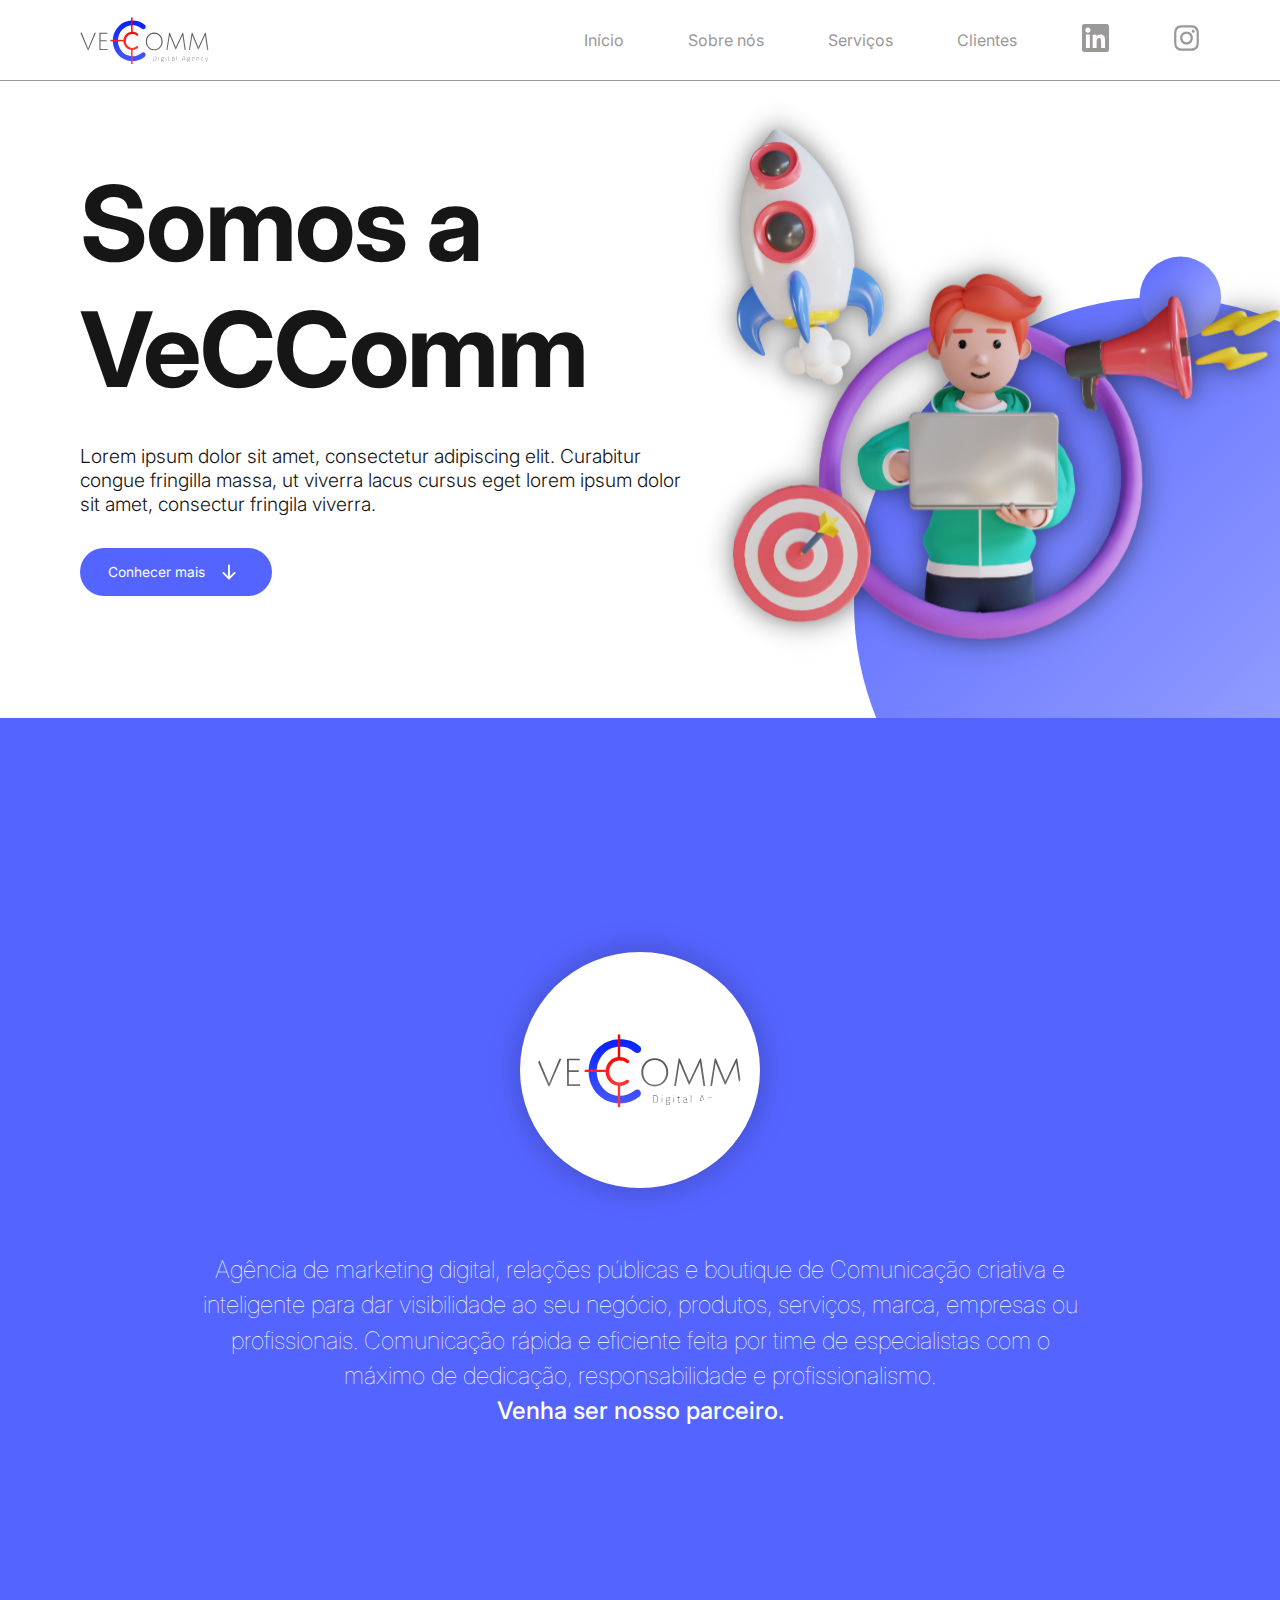
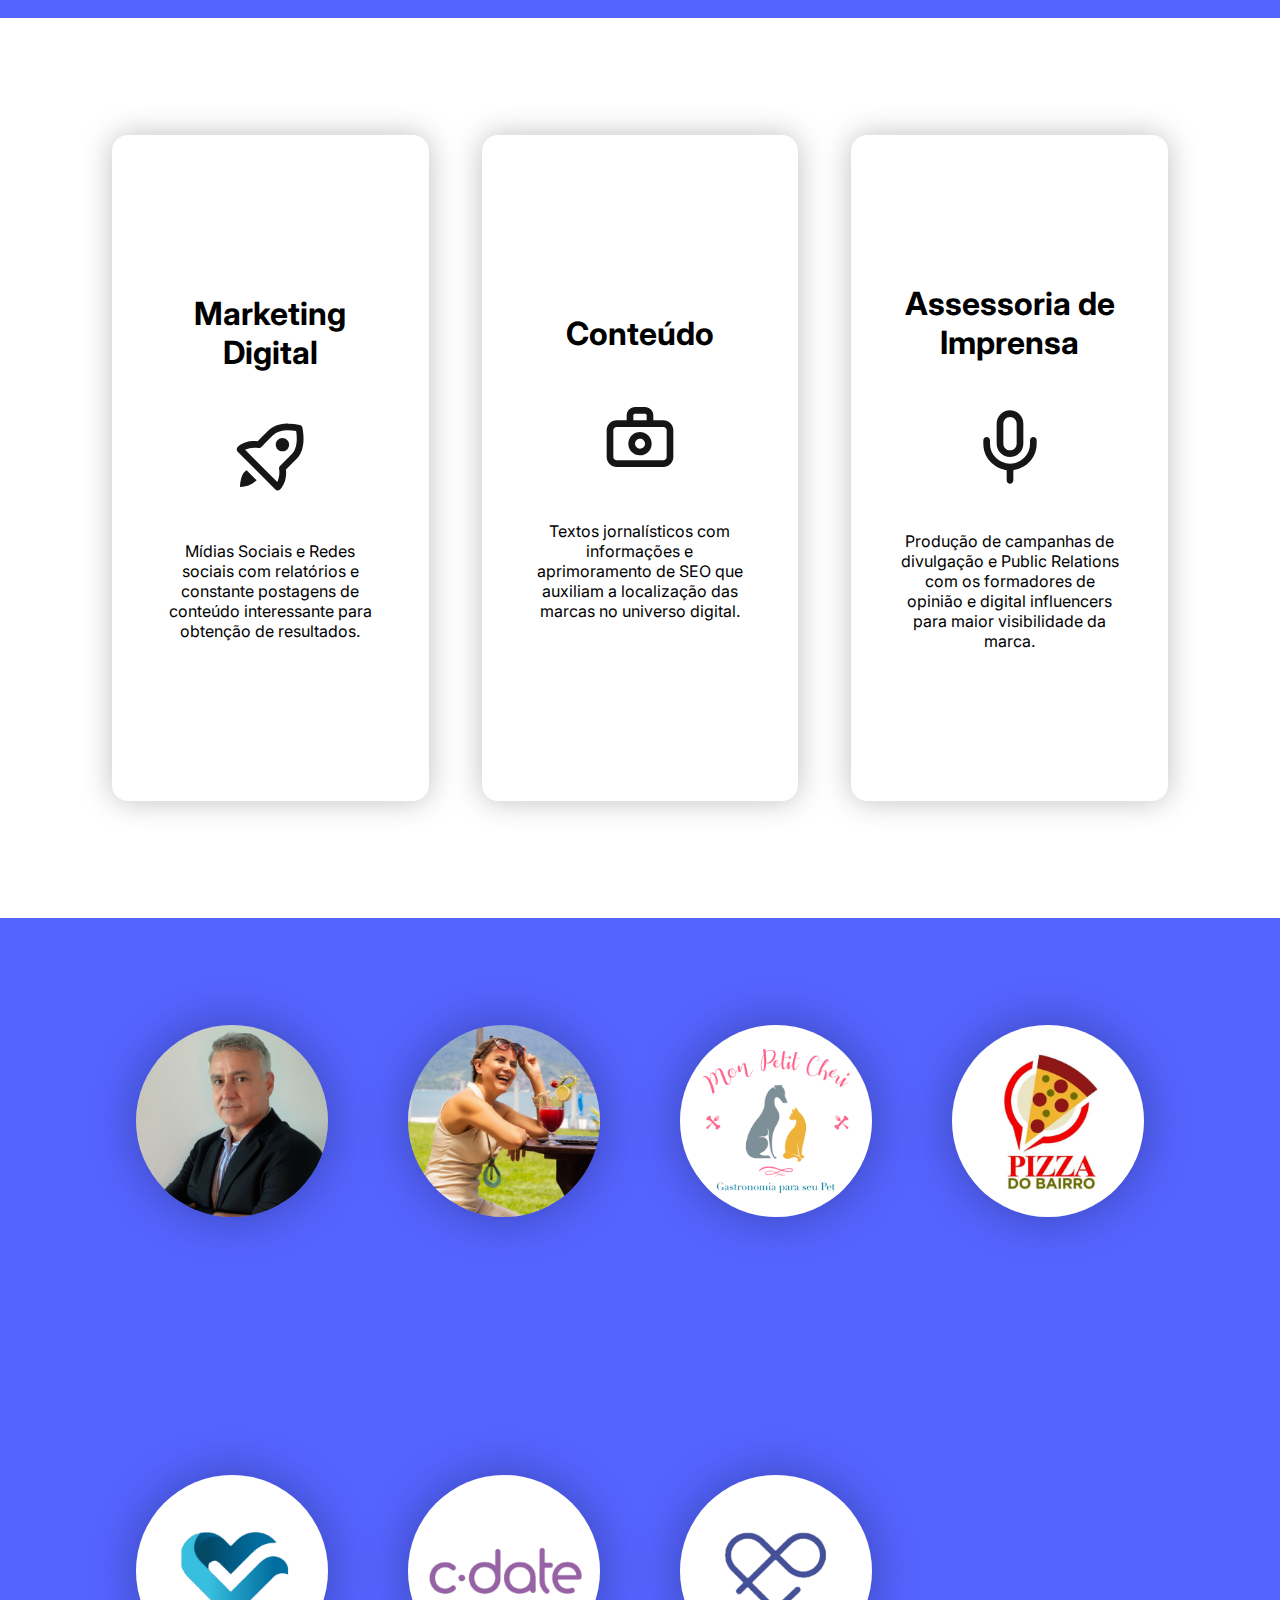
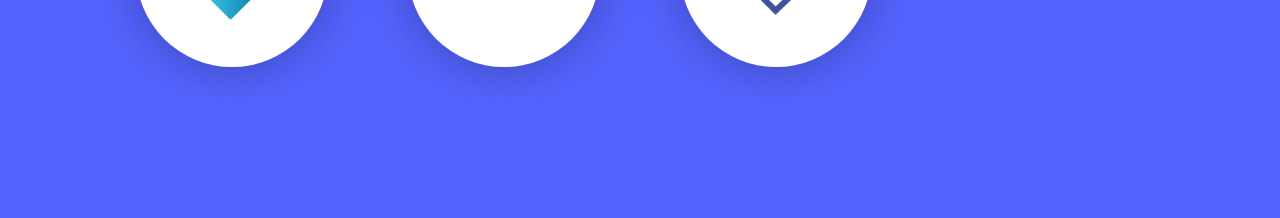
==== index.html @ c6759d67 "first commit" ====
<!DOCTYPE html>
<html lang="pt-BR">
<head>
    <meta charset="UTF-8">
    <meta http-equiv="X-UA-Compatible" content="IE=edge">
    <meta name="viewport" content="width=device-width, initial-scale=1.0">
    <title>VeCCom</title>

    <link rel="shortcut icon" href="./assets/veccomm-favicon.svg" type="image/x-icon">

    <link rel="stylesheet" href="./styles/header.css">
    <link rel="stylesheet" href="./styles/home.css">
    <link rel="stylesheet" href="./styles/about.css">
    <link rel="stylesheet" href="./styles/services.css">
    <link rel="stylesheet" href="./styles/clients.css">

    <script src="./scripts/aboutUsScroll.js"></script>
    <script src="./scripts/clientsScroll.js"></script>
    <script src="./scripts/servicesScroll.js"></script>

    <link href="https://fonts.googleapis.com/css2?family=Inter:wght@100;200;300;400;500;800&display=swap" rel="stylesheet" />
</head>
<body>
    <header>
        <div class="logo">
            <img src="./assets/veccomm-logo.svg" alt="VeCComm Logo">
        </div>

        <div class="headerSections">
            <p>Início</p>
            <p onclick="aboutUsScroll()">Sobre nós</p>
            <p onclick="servicesScroll()">Serviços</p>
            <p onclick="clientsScroll()">Clientes</p>
            <a href="https://www.instagram.com/veccomm/"><img src="./assets/linkedin-icon.svg" alt="Instagram"></a>
            <a href="https://br.linkedin.com/in/veccomm"><img src="./assets/instagram-icon.svg" alt="LinkedIn"></a>
        </div>
    </header>

    <main>
        <div class="home">
            <div class="homeTexts">
                <h1 class="primaryText">
                    Somos a VeCComm
                </h1>

                <h3 class="secondaryText">
                    Lorem ipsum dolor sit amet, consectetur adipiscing elit. Curabitur congue fringilla massa, ut viverra lacus cursus eget lorem ipsum dolor sit amet, consectur fringila viverra.
                </h3>

                <button onclick="aboutUsScroll()" class="principalButton">Conhecer mais <img src="./assets/arrow-down.svg" alt="Seta"></button>
            </div>

            <div class="homeBanner">
                <img src="./assets/home-banner.svg" alt="Banner">
            </div>
        </div>

        <div class="aboutUs" id="aboutUs">
            <img src="./assets/veccomm-logo.svg" alt="VeCComm" class="aboutUsLogo">

            <p class="aboutUsText">
                Agência de marketing digital, relações públicas e boutique de Comunicação criativa e inteligente para dar visibilidade ao seu negócio, produtos, serviços, marca, empresas ou profissionais.
                Comunicação rápida e eficiente feita por time de especialistas com o máximo de dedicação, responsabilidade e profissionalismo. <br>
                <span>Venha ser nosso parceiro.</span>
            </p>
        </div>

        <div class="services" id="services">
            <div class="cardGrid">
                <h1>Marketing Digital</h1>

                <img src="./assets/rocket.svg" alt="Foguete">

                <p>Mídias Sociais e Redes sociais com relatórios e constante postagens de conteúdo interessante para obtenção de resultados.</p>
            </div>
            <div class="cardGrid">
                <h1>Conteúdo</h1>

                <img src="./assets/camera.svg" alt="Camera">

                <p>Textos jornalísticos com informações e aprimoramento de SEO que auxiliam a localização das marcas no universo digital.</p>
            </div>
            <div class="cardGrid">
                <h1>Assessoria de Imprensa</h1>

                <img src="./assets/microphone.svg" alt="Microfone">

                <p>Produção de campanhas de divulgação e Public Relations com os formadores de opinião e digital influencers para maior visibilidade da marca.</p>
            </div>
        </div>

        <div class="clients" id="clients">
            <div class="clientsCards">
                <img src="./assets/edson-pavao.png" alt="" class="clientsPhotos">
                <p class="clientName">Edson Pavão</p>
            </div>
            <div class="clientsCards">
                <img src="./assets/renata-pavao.png" alt="" class="clientsPhotos">
                <p class="clientName">Renata Pavão</p>
            </div>
            <div class="clientsCards">
                <img src="./assets/mpc.png" alt="" class="clientsPhotos">
                <p class="clientName">Mon Petit Chéri</p>
            </div>
            <div class="clientsCards">
                <img src="./assets/pizzadobairro.png" alt="" class="clientsPhotos">
                <p class="clientName">Pizza do Bairro</p>
            </div>
            <div class="clientsCards">
                <img src="./assets/aec.png" alt="" class="clientsPhotos">
                <p class="clientName">Amor & Classe</p>
            </div>
            <div class="clientsCards">
                <img src="./assets/cdate.png" alt="" class="clientsPhotos">
                <p class="clientName">C-Date</p>
            </div>
            <div class="clientsCards">
                <img src="./assets/s50.png" alt="" class="clientsPhotos">
                <p class="clientName">Solteiros50</p>
            </div>
            <div class="clientsCards">
                <img src="" alt="" class="clientsPhotos">
            </div>    
        </div>
    </main>

    <footer>

    </footer>
</body>
</html>
---- styles/header.css ----
:root {
    --blue: #5464ff;
    --black: #161616;
    --grey: #9b9898;
    --white: #ffffff;
}

* {
    margin: 0;
    padding: 0;
    box-sizing: border-box;
    font-family: 'Inter', sans-serif;
    /* overflow-x: hidden; */
}

header {
    display: flex;
    justify-content: space-between;

    box-shadow: 0 1px 0 var(--grey);

    padding: 1rem 5rem;
}

.logo {
    height: 3rem;
}

.logo img {
    height: 100%;
}

.headerSections {
    display: flex;
    align-items: center;
    justify-content: space-between;

    width: 55%;
}

.headerSections p {
    color: var(--grey);

    cursor: pointer;
    transition: all .4s;
}

.headerSections p:hover {
    background: var(--blue);
    color: var(--white);

    padding: .4rem .8rem;

    border-radius: 4rem;
}

.headerSections img {
    height: 1.7rem;
}

@media (max-width: 850px) {
    .headerSections p {
        opacity: 0;
    }
}

@media (max-width: 750px) {
    .headerSections {
        width: 30%;
    }

    .headerSections p {
        width: 0;
    }
}

@media (max-width: 400px) {
    header {
        justify-content: center;
    }

    .logo {
        position: absolute;
        align-items: center;
        justify-content: center;
    }

    .headerSections {
        opacity: 0;
    }
}
---- styles/home.css ----
:root {
    --blue: #5464ff;
    --black: #161616;
    --grey: #9b9898;
    --white: #ffffff;
}

.home {
    display: flex;
}

.homeTexts {
    display: flex;
    flex-direction: column;

    padding-left: 5rem;
    padding-top: 5rem;
}

.primaryText {
    color: var(--black);
    font-size: 6.5rem;

    letter-spacing: -.1rem;
}

.secondaryText {
    color: var(--black);
    font-weight: 300;
    font-size: 1.2rem;

    padding: 2rem 0;
}

.principalButton {
    width: 12rem;
    height: 3rem;

    background: var(--blue);
    color: var(--white);

    border-radius: 5rem;
    border: none;

    display: flex;
    align-items: center;
    justify-content: space-between;

    padding: 0 1.75rem;

    font-size: .86rem;

    cursor: pointer;
}

.principalButton img {
    animation: arrowMovement linear 2.5s infinite;
}

.homeBanner {
    width: 55%;

    z-index: -5;
}

.homeBanner img {
    height: 40rem;
}

@media (max-width: 1065px) {
    .home {
        height: 100vh;
    }

    .homeBanner {
        opacity: 0;
        position: absolute;

        margin-left: -10rem;
    }

    .secondaryText {
        width: 75%;

        padding: 3rem 0;
    }
}

@media (max-width: 700px) {
    .home {
        height: 75vh
    }

    .primaryText {
        font-size: 5rem;
    }

    .secondaryText {
        font-size: 1rem;
    }
}

@media (max-width: 500px) {
    .primaryText {
        font-size: 4rem
    }

    .homeBanner img {
        width: 10%;
    }
}

@media (max-width: 420px) {
    .primaryText {
        font-size: 3rem;
    }

    .home {
        height: 80vh
    }

    .principalButton {
        margin-bottom: 5rem;
    }
}

@media (max-width: 400px) {
    .home {
        height: 80vh
    }
}

@media (max-width: 350px) {
    .homeTexts {
        padding-left: 3rem;
    }
}

@media (max-width: 320px) {
    .home {
        height: 100vh
    }
}

@keyframes arrowMovement {
      0%, 100% {
          -webkit-transform: translateY(-4px);
      }

      50% {
          -webkit-transform: translateY(4px);
      }
}
---- styles/about.css ----
:root {
    --blue: #5464ff;
    --black: #161616;
    --grey: #9b9898;
    --white: #ffffff;
}

.aboutUs {
    display: flex;
    flex-direction: column;
    align-items: center;
    justify-content: center;

    background-color: var(--blue);

    margin-top: -.4rem;

    height: 100vh;
}

.aboutUsLogo {
    padding: 5rem 1rem;
    background: var(--white);
    border-radius: 50%;

    margin-top: 2.8rem;

    width: 15rem;

    box-shadow: 0 0 30px rgba(0, 0, 0, 0.25);
}

.aboutUsText {
    color: var(--white);
    font-size: 1.5rem;
    font-weight: 100;

    margin-top: 4rem;

    width: 70%;

    text-align: center;

    line-height: 2.2rem;
}

.aboutUsText span {
    font-weight: 500;
}

@media (max-width: 700px) {
    .aboutUsText {
        font-size: 1.2rem;
        line-height: 1.8rem;

        margin-top: -.8rem;
    }

    .aboutUsLogo {
        opacity: 0;
        position: absolute;
        height: 0px;
    }

    .aboutUs {
        height: 60vh;
    }
}

@media (max-width: 400px) {
    .aboutUsText {
        font-size: 1rem
    }
}

@media (max-width: 325px) {
    .aboutUsText {
        font-size: .6rem
    }

    .aboutUs {
        height: 80vh;
    }

}

@media (max-width: 350px) {
    .aboutUsText {
        font-size: 1rem;
    }
}
---- styles/services.css ----
:root {
    --blue: #5464ff;
    --black: #161616;
    --grey: #9b9898;
    --white: #ffffff;
}

.services {
    display: flex;
    align-items: center;
    justify-content: space-between;

    padding: 5rem 7rem;

    height: 100vh;
}

.cardGrid {
    display: flex;
    flex-direction: column;
    column-gap: 20rem;
    justify-content: center;
    align-items: center;
    text-align: center;

    padding: 1rem 3rem;

    box-shadow: 0 0 30px rgba(0, 0, 0, 0.25);

    width: 30%;
    height: 90%;

    border-radius: 1rem;
}

.cardGrid h1 {
    margin-bottom: 20%;
}

.cardGrid img {
    height: 5rem;
    
    margin-bottom: 20%;
}

@media (max-width: 900px) {
    .services {
        display: flex;
        flex-direction: column;
    }

    .cardGrid {
        height: 30%;
        width: 100%;
    }

    .cardGrid img {
        opacity: 0;
        position: absolute;
        height: 1px;
        margin-bottom: 0;
    }

    .cardGrid h1 {
        margin-bottom: 5%;
    }
}

@media (max-width: 700px) {
    .cardGrid h1 {
        font-size: 1.5rem;
    }
}

@media (max-width: 600px) {
    .cardGrid h1 {
        font-size: 1.3rem;
    }

    .cardGrid p {
        font-size: .9rem;
    }
}

@media (max-width: 500px) {
    .services {
        padding: 3rem 5rem;
    }
}

@media (max-width: 500px) {
    .services {
        padding: 3rem 3rem;
    }
}

@media (max-width: 350px) {
    .cardGrid {
        padding: 1rem 1.5rem;
    }

    .cardGrid h1 {
        font-size: 1.1rem
    }

    .cardGrid p {
        font-size: .8rem
    }
}

@media (max-width: 320px) {
    .cardGrid {
        padding: 1rem 1rem;
    }

    .cardGrid h1 {
        font-size: .9rem
    }

    .cardGrid p {
        font-size: .7rem
    }
}
---- styles/clients.css ----
:root {
    --blue: #5464ff;
    --black: #161616;
    --grey: #9b9898;
    --white: #ffffff;
}

.clients {
    height: 100vh;
    background-color: var(--blue);
    padding: 0 7rem;

    display: grid;
    grid-template-columns: repeat(4, 2fr);
    grid-column-gap: 2rem;
    align-items: center;
    justify-content: center;
}

.clients img {
    height: 12rem;

    border-radius: 50%;

    align-self: center;

    box-shadow: 0 0 50px rgba(0, 0, 0, 0.3);
}

.clientsCards {
    display: flex;
    flex-direction: column;
    justify-content: center;
    align-items: center;
    
    transition: all .4s;
}

.clientsCards:hover {
    background-color: var(--white);
    padding: 3rem 1rem;
    border-radius: 2rem;

    color: var(--blue);

    box-shadow: 0 0 50px rgba(0, 0, 0, 0.25);
}

.clientName {
    color: var(--blue);
    font-weight: 500;

    margin-top: 10%;
}

@media (max-width: 1000px) {
    .clients img {
        height: 10rem;
    }
    .clients {
        height: 80vh;
    }
}

@media (max-width: 800px) {
    .clients img {
        height: 8.5rem;
    }

    .clients {
        height: 75vh;
    }
}

@media (max-width: 800px) {
    .clients img {
        height: 8.5rem;
    }

    .clients {
        height: 70vh;
    }
}

@media (max-width: 700px) {
    .clients {
        grid-template-columns: repeat(2, 4fr);
        grid-column-gap: 1rem;
        grid-row-gap: 1.5rem;

        height: 125vh;

        padding: 3rem 7rem;
    }
}

@media (max-width: 500px) {
    .clients {
        padding: 3rem 3rem
    }
}

@media (max-width: 350px) {
    .clients img {
        height: 7rem
    }
}

@media (max-width: 350px) {
    .clients {
        height: 150vh;
    }
}
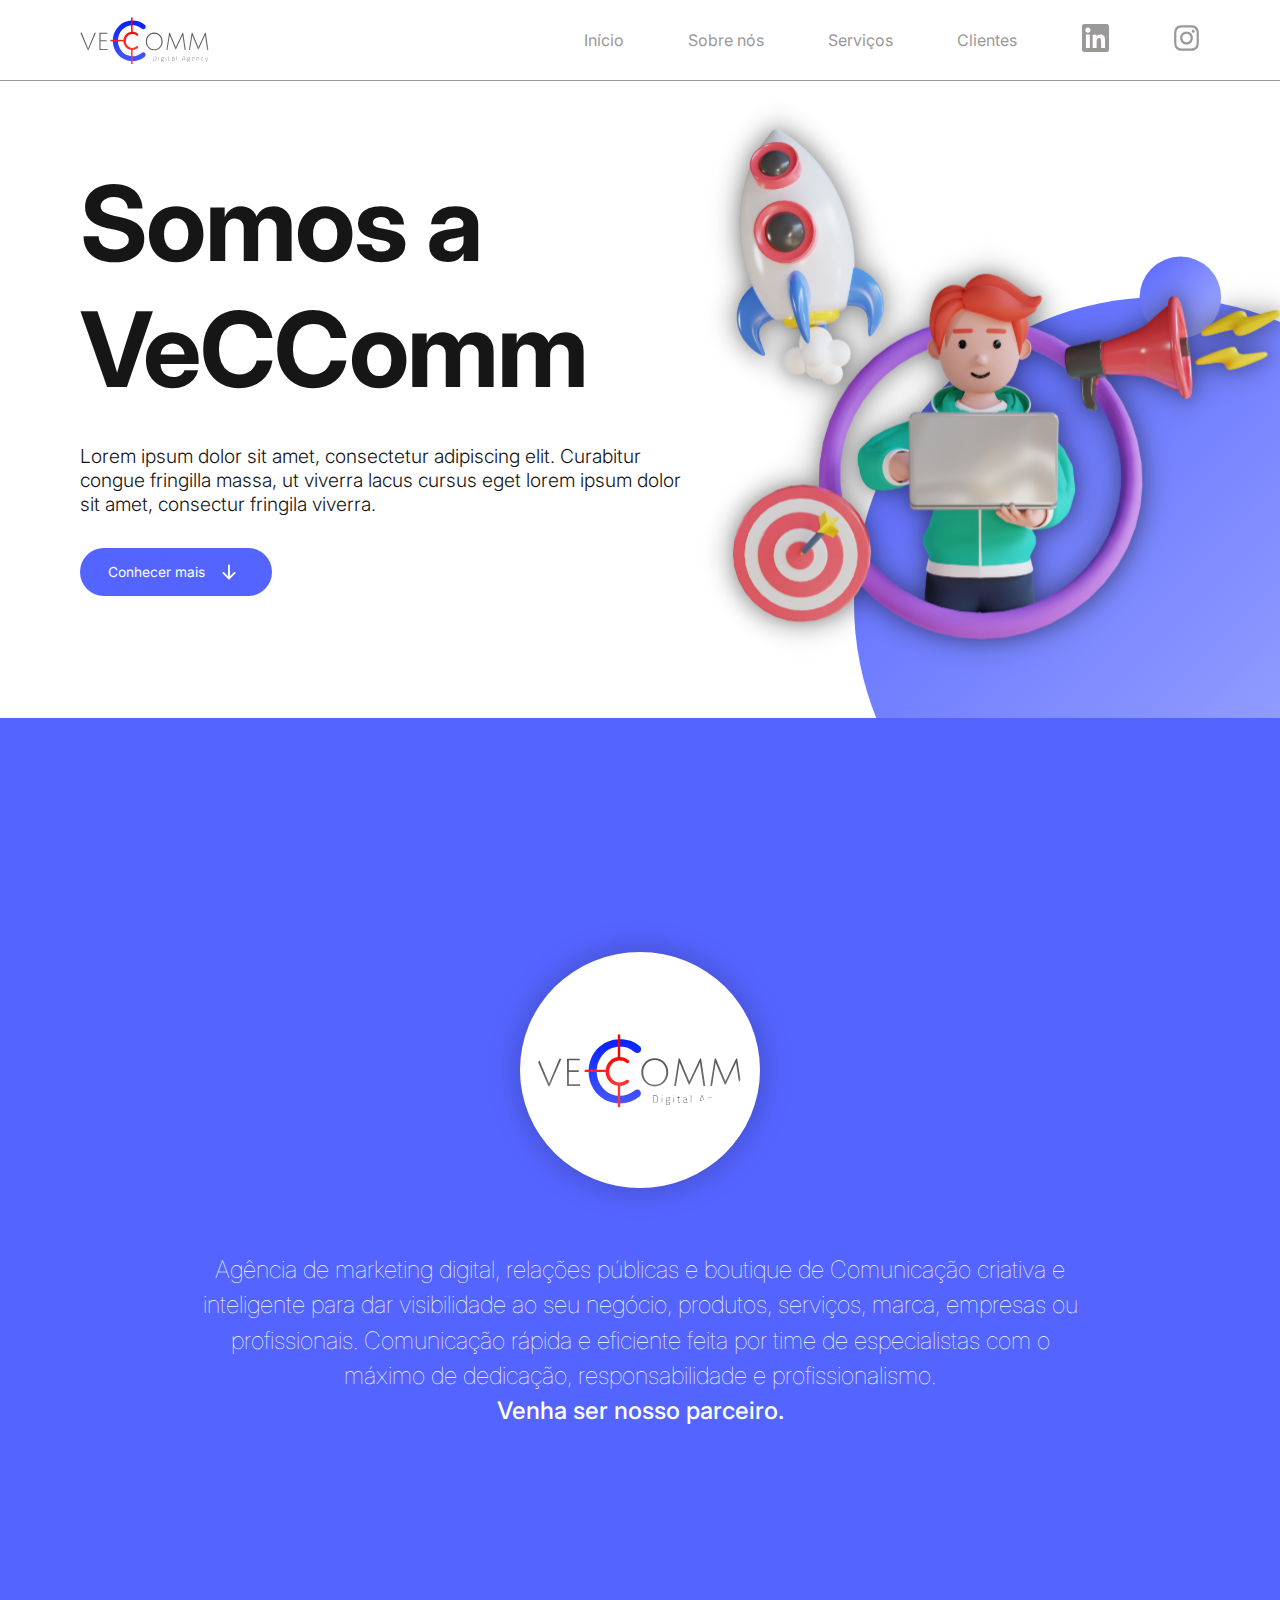
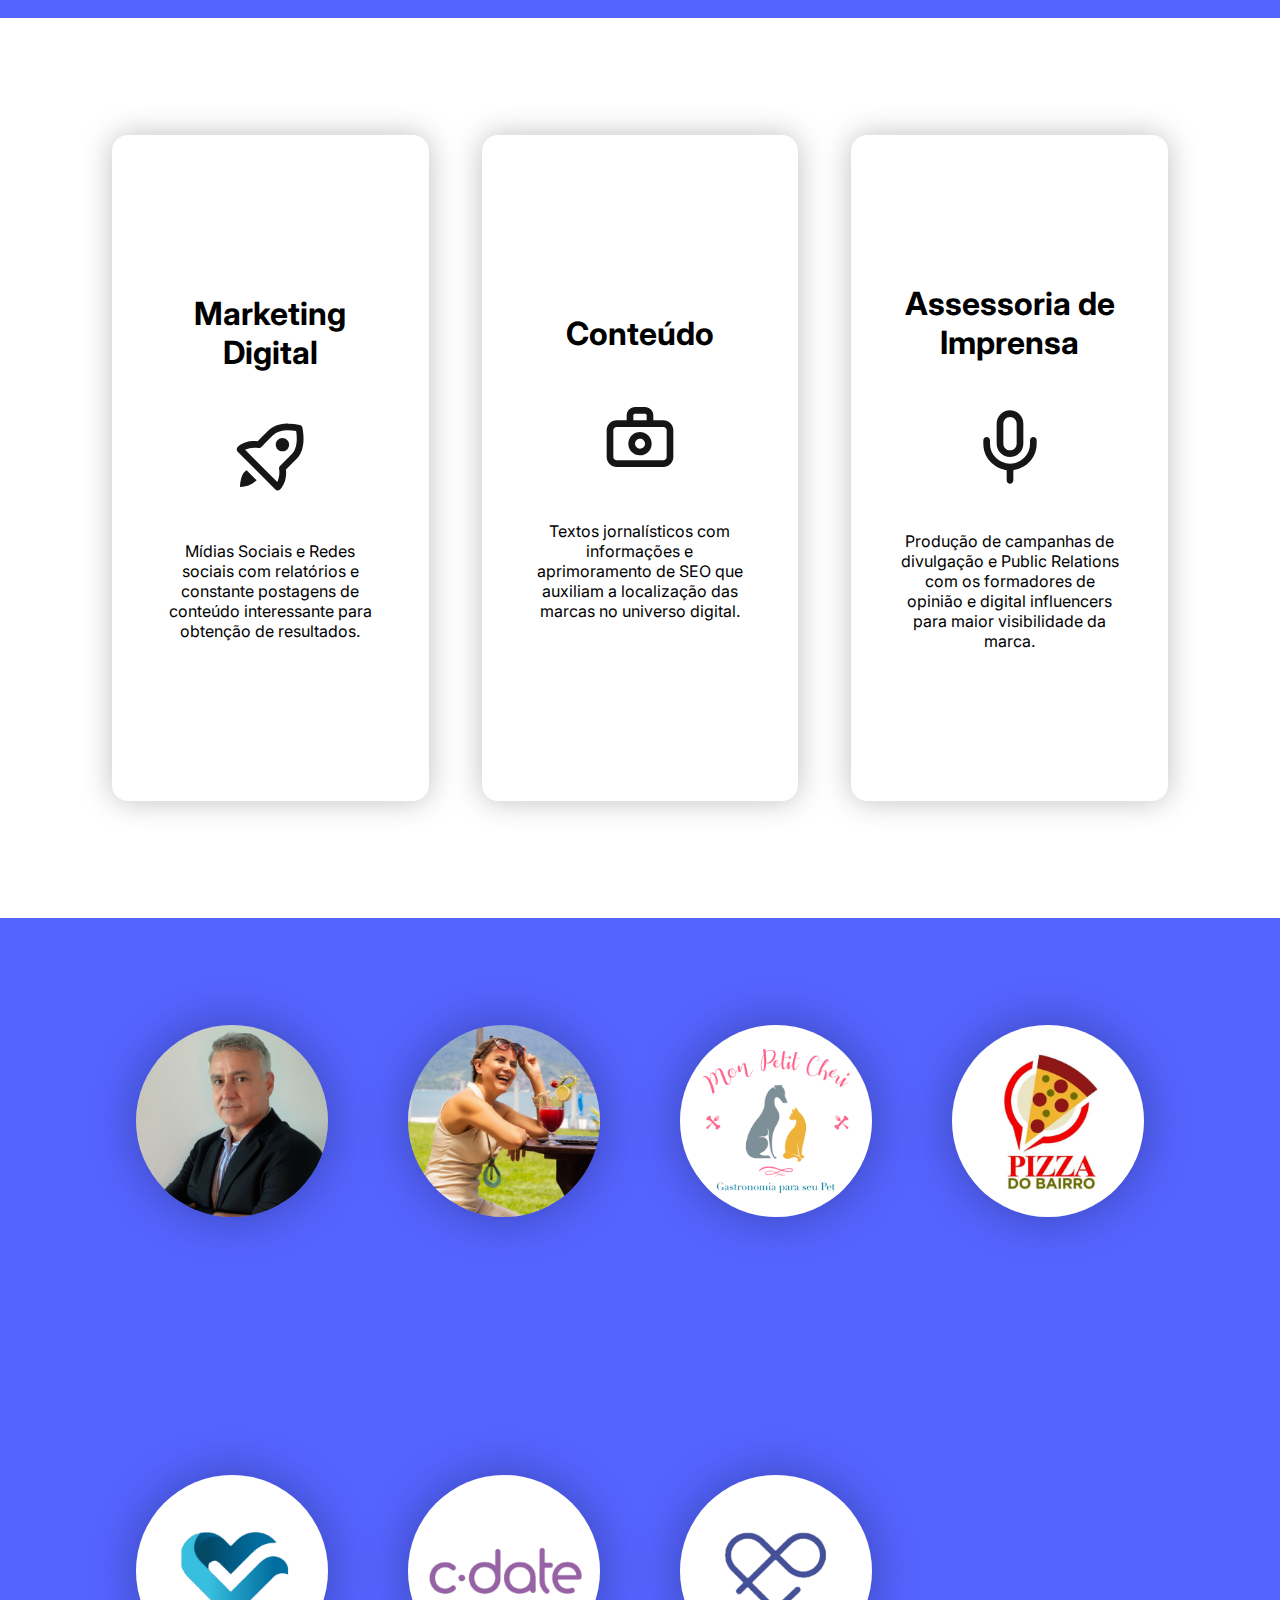
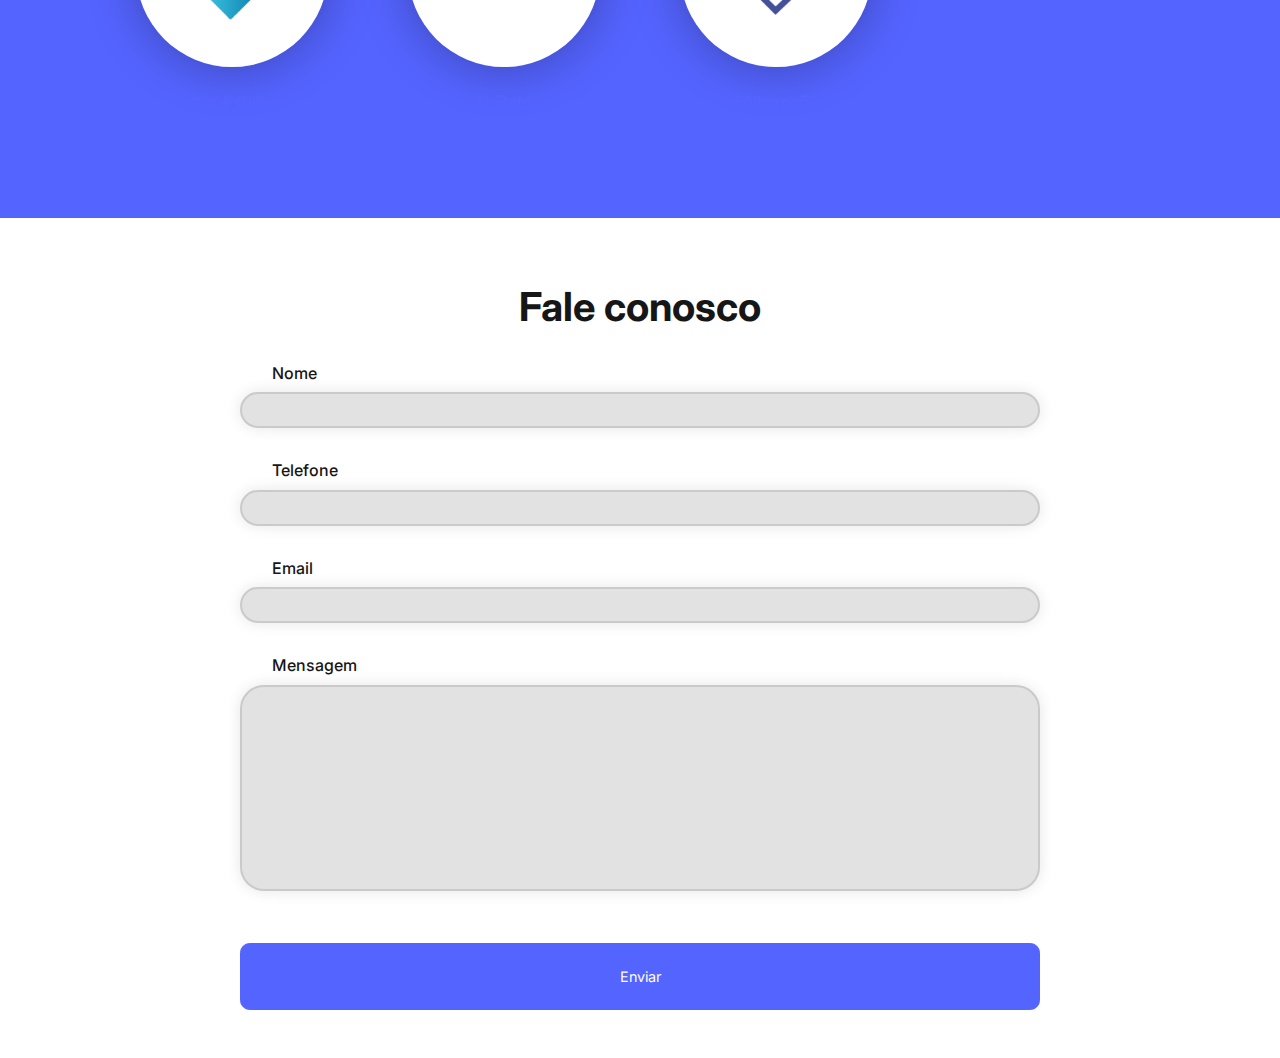
==== commit d303f164: "add contact form" ====
--- a/index.html
+++ b/index.html
@@ -13,6 +13,7 @@
     <link rel="stylesheet" href="./styles/about.css">
     <link rel="stylesheet" href="./styles/services.css">
     <link rel="stylesheet" href="./styles/clients.css">
+    <link rel="stylesheet" href="./styles/contact.css">
 
     <script src="./scripts/aboutUsScroll.js"></script>
     <script src="./scripts/clientsScroll.js"></script>
@@ -122,6 +123,28 @@
                 <img src="" alt="" class="clientsPhotos">
             </div>    
         </div>
+
+        <div class="formContact">
+            <h1>Fale conosco</h1>
+
+            <form action="https://formsubmit.co/veccomm@gmail.com" method="POST" id="contactForm">
+                <p class="p-style">Nome</p>
+                <input type="text" name="name" id="name" class="form-style" required>
+
+                <p class="p-style">Telefone</p>
+                <input type="tel" name="number" id="number" class="form-style" required>
+
+                <p class="p-style">Email</p>
+                <input type="email" name="email" id="email" class="form-style" required>
+
+                <p class="p-style">Mensagem</p>
+                <textarea name="message" id="message" cols="30" rows="10" required></textarea>
+
+                <input type="hidden" name="_next" value="https://veccomm.netlify.app/thankYou">
+
+                <button class="submit-form" type="submit">Enviar</button>
+            </form>
+        </div>
     </main>
 
     <footer>
--- a/styles/home.css
+++ b/styles/home.css
@@ -69,7 +69,7 @@
 
 @media (max-width: 1065px) {
     .home {
-        height: 100vh;
+        height: 70vh;
     }
 
     .homeBanner {
@@ -79,10 +79,43 @@
         margin-left: -10rem;
     }
 
+    .primaryText {
+        font-size: 8rem
+    }
+
     .secondaryText {
         width: 75%;
 
         padding: 3rem 0;
+
+        font-size: 1.8rem;
+    }
+
+    .principalButton {
+        width: 20rem;
+        height: 5rem;
+
+        font-size: 1.4rem;
+
+        padding: 1rem 3.2rem;
+    }
+}
+
+@media (max-width: 770px) {
+    .primaryText {
+        font-size: 5rem;
+    }
+
+    .secondaryText {
+        font-size: 1rem;
+    }
+
+    .principalButton {
+        width: 12rem;
+        height: 3rem;
+
+        padding: 0 1.75rem;
+        font-size: .86rem;
     }
 }
 
--- a/styles/services.css
+++ b/styles/services.css
@@ -43,7 +43,7 @@
     margin-bottom: 20%;
 }
 
-@media (max-width: 900px) {
+@media (max-width: 1050px) {
     .services {
         display: flex;
         flex-direction: column;
@@ -63,6 +63,22 @@
 
     .cardGrid h1 {
         margin-bottom: 5%;
+
+        font-size: 3rem;
+    }
+
+    .cardGrid p {
+        font-size: 1.7rem
+    }
+}
+
+@media (max-width: 1000px) {
+    .cardGrid h1 {
+        font-size: 1.8rem;
+    }
+
+    .cardGrid p {
+        font-size: 1.3rem;
     }
 }
 
@@ -84,14 +100,22 @@
 
 @media (max-width: 500px) {
     .services {
-        padding: 3rem 5rem;
+        padding: 3rem 3rem;
     }
 }
 
-@media (max-width: 500px) {
+@media (max-width: 400px) {
     .services {
-        padding: 3rem 3rem;
+        padding: 3rem 2rem;
     }
+
+        .cardGrid h1 {
+            font-size: 1.2rem
+        }
+
+        .cardGrid p {
+            font-size: .7rem
+        }
 }
 
 @media (max-width: 350px) {
--- a/styles/clients.css
+++ b/styles/clients.css
@@ -53,6 +53,16 @@
     margin-top: 10%;
 }
 
+@media (max-width: 1025px) {
+    .clients img {
+        height: 10rem;
+    }
+
+    .clients {
+        height: 60vh;
+    }
+}
+
 @media (max-width: 1000px) {
     .clients img {
         height: 10rem;
@@ -100,6 +110,12 @@
     }
 }
 
+@media (max-width: 400px) {
+    .clients {
+        height: 150vh;
+    }
+}
+
 @media (max-width: 350px) {
     .clients img {
         height: 7rem
--- a/styles/contact.css
+++ b/styles/contact.css
@@ -0,0 +1,125 @@
+:root {
+    --blue: #5464ff;
+    --black: #161616;
+    --grey: #9b9898;
+    --white: #ffffff;
+}
+
+.formContact {
+    align-items: center;
+    justify-content: center;
+    display: flex;
+    flex-direction: column;
+    padding: 0 15rem;
+}
+
+.formContact h1 {
+    font-size: 2.5rem;
+    color: var(--black);
+
+    margin-top: 4rem;
+    margin-bottom: 2rem;
+}
+
+#contactForm {
+    width: 100%;
+
+    align-items: center;
+    justify-content: center;
+}
+
+.form-style {
+    border-radius: 1.5rem;
+    height: 2rem;
+    width: 100%;
+
+    font-size: 1.5rem;
+    padding: 1rem;
+
+    border: 2px solid #cacaca;
+    background-color: #e2e2e2;
+
+    margin-bottom: 2rem;
+
+    box-shadow: 0 0px 15px 0 rgba(21, 21, 21, 0.103);
+}
+
+.p-style {
+    font-size: 1rem;
+
+    margin-bottom: .6rem;
+    font-weight: 500;
+    margin-left: 2rem;
+
+    color: var(--black);
+}
+
+#message {
+    resize: none;
+
+    border-radius: 1.5rem;
+    width: 100%;
+
+    font-size: .9rem;
+    padding: 1rem;
+
+    border: 2px solid #cacaca;
+    background-color: #e2e2e2;
+
+    box-shadow: 0 0px 15px 0 rgba(21, 21, 21, 0.103);
+
+}
+
+.submit-form {
+    background: var(--blue);
+    color: white;
+
+    border-radius: 0.6rem;
+    font-size: .9rem;
+    font-weight: 400;
+    cursor: pointer;
+    border: 0.1rem solid var(--blue);
+    transition: .2s ease-in;
+
+    padding: 1.5rem 4.5rem;
+
+    margin-bottom: 3rem;
+    margin-top: 3rem;
+    width: 100%;
+}
+
+button:hover {
+    background: transparent;
+    color: var(--blue);
+    border: 0.1rem solid var(--blue);
+}
+
+@media (max-width: 1000px) {
+    .formContact {
+        padding: 0 10rem;
+    }
+}
+
+@media (max-width: 800px) {
+    .formContact {
+        padding: 0 7rem;
+    }
+}
+
+@media (max-width: 500px) {
+    .formContact {
+        padding: 0 4rem;
+    }
+}
+
+@media (max-width: 400px) {
+    .formContact h1 {
+        font-size: 1.8rem;
+
+        margin-bottom: 3rem;
+    }
+
+    .p-style {
+        font-size: .85rem;
+    }
+}